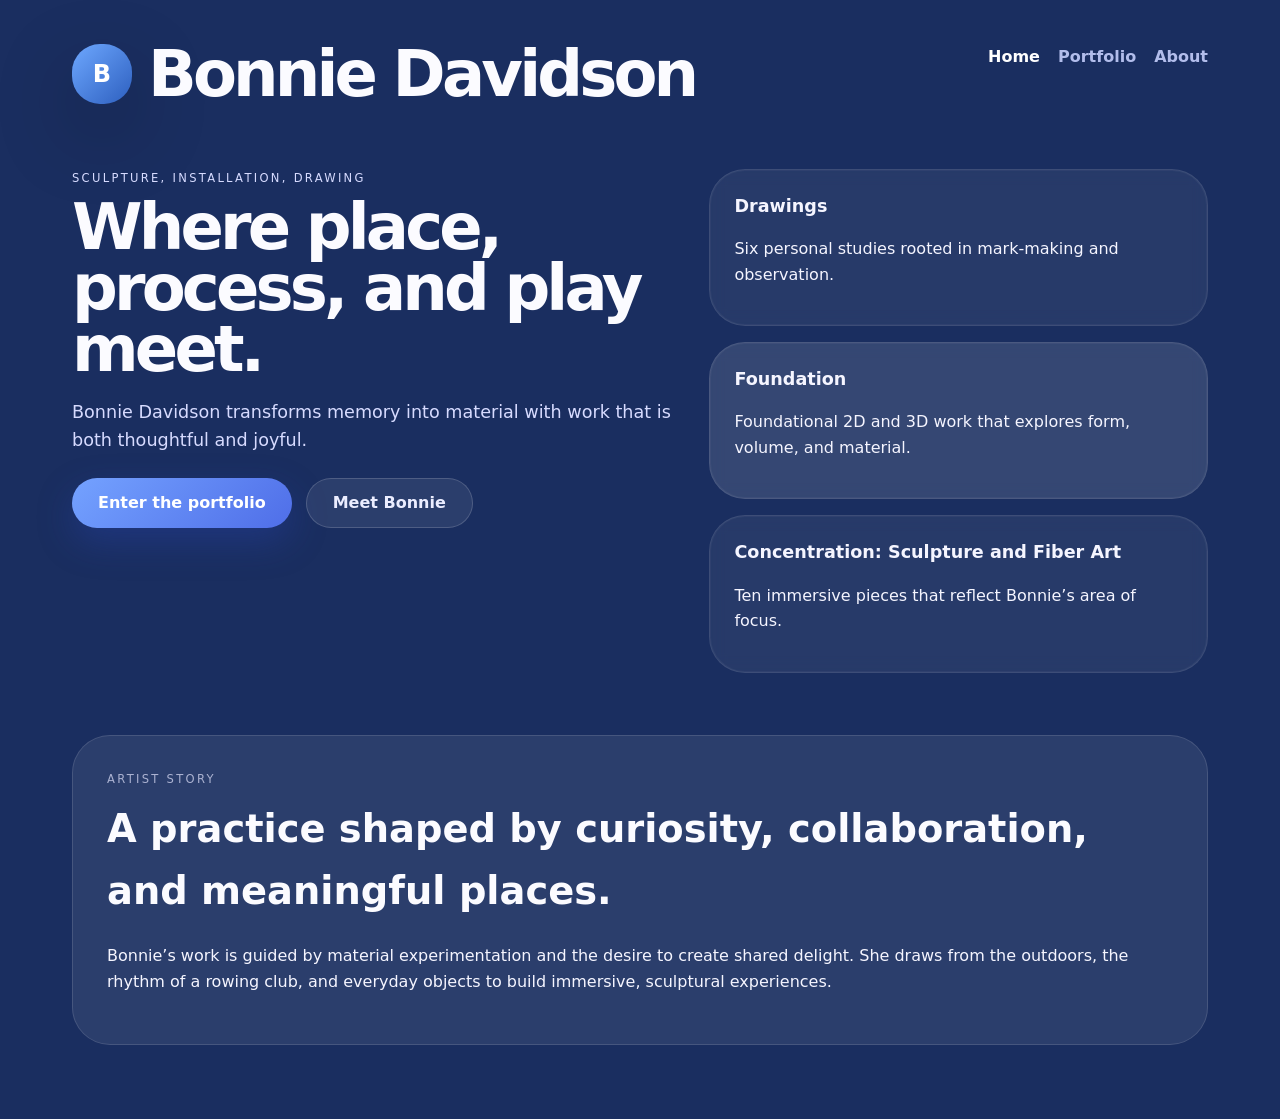
==== index.html @ 849eedcd "lets seee" ====
<!DOCTYPE html>
<html lang="en">
<head>
  <meta charset="UTF-8" />
  <meta name="viewport" content="width=device-width, initial-scale=1.0" />
  <title>Bonnie Davidson | Artist Portfolio</title>
  <link rel="stylesheet" href="styles.css" />
</head>
<body>
  <div class="page-shell">
    <header class="site-header">
      <div class="brand">
        <div class="brand-mark">B</div>
        <div>
          <h1>Bonnie Davidson</h1>
        </div>
      </div>
      <nav class="site-nav" aria-label="Primary navigation">
        <a class="nav-link active" href="index.html">Home</a>
        <a class="nav-link" href="portfolio.html">Portfolio</a>
        <a class="nav-link" href="about.html">About</a>
      </nav>
    </header>

    <main>
      <section class="hero">
        <div class="hero-copy">
          <p class="eyebrow">Sculpture, installation, drawing</p>
          <h1>Where place, process, and play meet.</h1>
          <p class="hero-text">Bonnie Davidson transforms memory into material with work that is both thoughtful and joyful. </p>
            
          <div class="hero-actions">
            <a class="button button-primary" href="portfolio.html">Enter the portfolio</a>
            <a class="button button-secondary" href="about.html">Meet Bonnie</a>
          </div>
        </div>
        <div class="hero-aside">
          <div class="hero-card">
            <p class="banner-title">Drawings</p>
            <p>Six personal studies rooted in mark-making and observation.</p>
          </div>
          <p></p>
          <div class="hero-card hero-card-strong">
            <p class="banner-title">Foundation</p>
            <p>Foundational 2D and 3D work that explores form, volume, and material.</p>
          </div>
          <p></p>
          <div class="hero-card">
            <p class="banner-title">Concentration: Sculpture and Fiber Art</p>
            <p>Ten immersive pieces that reflect Bonnie’s area of focus.</p>
          </div>
        </div>
      </section>

      <section class="section-light spotlight">
        <div class="section-head">
          <p class="eyebrow">Artist story</p>
          <h2>A practice shaped by curiosity, collaboration, and meaningful places.</h2>
        </div>
        <p>Bonnie’s work is guided by material experimentation and the desire to create shared delight. She draws from the outdoors, the rhythm of a rowing club, and everyday objects to build immersive, sculptural experiences.</p>
      </section>
    </main>

    <footer class="site-footer">
    </footer>
  </div>
</body>
</html>
---- styles.css ----
:root {
  color-scheme: dark;
  font-family: 'Poppins', system-ui, -apple-system, BlinkMacSystemFont, 'Segoe UI', sans-serif;
  font-size: 16px;
  line-height: 1.6;
  background: #1a2e60;
  color: #f5f5ff;
  --bg: #1a2e60;
  --surface: rgba(255, 255, 255, 0.08);
  --surface-strong: rgba(255, 255, 255, 0.14);
  --accent: #6ea8ff;
  --accent-strong: #d9e7ff;
  --muted: #abb2d1;
  --border: rgba(255, 255, 255, 0.12);
  --shadow: 0 28px 80px rgba(0, 0, 0, 0.25);
}

* {
  box-sizing: border-box;
}

html, body {
  margin: 0;
  min-height: 100%;
  background: #1a2e60;
}

body {
  color: #f5f5ff;
}

a {
  color: inherit;
  text-decoration: none;
}

a:hover {
  color: var(--accent-strong);
}

img {
  max-width: 100%;
  display: block;
}

.page-shell {
  max-width: 1180px;
  margin: 0 auto;
  padding: 24px 22px 48px;
}

.site-header {
  display: flex;
  flex-wrap: nowrap;
  align-items: flex-start;
  justify-content: space-between;
  gap: 18px;
  padding: 20px 0 24px;
}

.brand {
  display: flex;
  align-items: center;
  gap: 16px;
}

.brand-mark {
  width: 60px;
  height: 60px;
  min-width: 60px;
  min-height: 60px;
  flex-shrink: 0;
  border-radius: 28px;
  display: grid;
  place-items: center;
  background: linear-gradient(135deg, #6ea8ff 0%, #2d5fbf 100%);
  color: white;
  font-size: 1.5rem;
  font-weight: 800;
  box-shadow: var(--shadow);
}

.eyebrow {
  text-transform: uppercase;
  letter-spacing: 0.2em;
  font-size: 0.72rem;
  color: var(--muted);
  margin: 0 0 10px;
}

h1, h2, h3 {
  margin: 0;
  color: #fbfbff;
}

h1 {
  font-size: clamp(2.8rem, 5vw, 4.6rem);
  letter-spacing: -0.06em;
  line-height: 0.95;
  font-weight: 900;
}

h2 {
  font-size: clamp(1.8rem, 3vw, 3rem);
  font-weight: 800;
}

h3 {
  font-size: clamp(1.1rem, 1.15vw, 1.35rem);
}

.site-nav {
  display: flex;
  flex-wrap: nowrap;
  gap: 18px;
  align-items: flex-start;
  white-space: nowrap;
}

.nav-link {
  color: #c7d1ff;
  font-weight: 700;
  opacity: 0.88;
}

.nav-link.active,
.nav-link:hover {
  opacity: 1;
  color: #ffffff;
}

.hero {
  display: grid;
  grid-template-columns: 1.1fr 0.9fr;
  gap: 28px;
  align-items: start;
  padding: 40px 0 36px;
}

.hero-copy p,
.text-block p,
.detail-copy p,
.detail-metadata p,
.info-block p,
.resume-section p,
.bio-panel p {
  color: #d7dbff;
}

.text-block img {
  float: left;
  margin-right: 1rem;
  margin-bottom: 0.5rem;
}

.text-block::after {
  content: "";
  display: table;
  clear: both;
}

.hero-text {
  max-width: 40rem;
  margin: 18px 0 24px;
  font-size: 1.1rem;
}

.hero-actions {
  display: flex;
  flex-wrap: wrap;
  gap: 14px;
}

.button {
  display: inline-flex;
  align-items: center;
  justify-content: center;
  min-height: 50px;
  padding: 0 26px;
  border-radius: 999px;
  font-weight: 700;
  transition: transform 0.2s ease, box-shadow 0.2s ease, background 0.2s ease;
}

.button:hover {
  transform: translateY(-2px);
}

.button-primary {
  background: linear-gradient(135deg, #74a2ff 0%, #4f6ee8 100%);
  color: white;
  box-shadow: 0 14px 35px rgba(40, 70, 180, 0.35);
}

.button-secondary {
  background: rgba(255, 255, 255, 0.08);
  border: 1px solid rgba(255, 255, 255, 0.16);
  color: #ebedff;
}

.hero-waves {
  display: grid;
  gap: 20px;
}

.hero-card {
  border-radius: 36px;
  padding: 22px 24px;
  background: rgba(255, 255, 255, 0.06);
  border: 1px solid rgba(255, 255, 255, 0.1);
  box-shadow: inset 0 0 0 1px rgba(255,255,255,0.04);
  backdrop-filter: blur(8px);
}

.hero-card-strong {
  background: rgba(255, 255, 255, 0.12);
}

.banner-title {
  margin: 0 0 10px;
  font-size: 1.1rem;
  font-weight: 800;
}

.section-light,
.category-section,
.detail-frame,
.bio-panel,
.profile-panel,
.contact-card,
.resume-section {
  background: rgba(255, 255, 255, 0.08);
  border: 1px solid rgba(255, 255, 255, 0.12);
  border-radius: 38px;
}

.section-light {
  padding: 32px;
  margin: 26px 0;
}

.spotlight {
  padding: 34px;
}

.section-head {
  max-width: 66rem;
  margin-bottom: 22px;
}

.category-section {
  margin: 32px 0;
  padding: 0;
}

.section-banner {
  display: grid;
  gap: 10px;
  padding: 28px 30px;
  margin-bottom: 24px;
  border-radius: 44px;
  background: linear-gradient(135deg, rgba(92, 121, 233, 0.95), rgba(41, 52, 120, 0.95));
  box-shadow: 0 20px 50px rgba(1, 11, 45, 0.24);
}

.banner-drawings { }
.banner-foundation { }
.banner-concentration { }

.section-banner h2 {
  color: white;
  font-size: clamp(2rem, 4vw, 2.8rem);
  margin: 0;
}

.section-banner p {
  margin: 0;
  color: #d7dbff;
  font-size: 1.05rem;
}

.gallery-grid {
  display: grid;
  grid-template-columns: repeat(auto-fit, minmax(240px, 1fr));
  gap: 22px;
  padding: 0 12px 28px;
}

.gallery-item {
  display: block;
  border-radius: 30px;
  overflow: hidden;
  background: rgba(255,255,255,0.06);
  box-shadow: 0 20px 40px rgba(0, 0, 0, 0.3);
  transition: transform 0.24s ease, border-color 0.24s ease;
}

.gallery-item:hover {
  transform: translateY(-4px);
  border-color: rgba(110, 168, 255, 0.4);
}

.gallery-item img {
  width: 100%;
  aspect-ratio: 4 / 3;
  object-fit: cover;
}

.gallery-item figcaption {
  padding: 16px 18px 22px;
}

.image-title {
  display: block;
  color: #f9fbff;
  font-size: 1rem;
  line-height: 1.4;
}

.image-title em {
  font-style: italic;
}

.image-title strong {
  font-weight: 800;
}

.bio-panel,
.profile-panel,
.contact-card,
.resume-section {
  padding: 28px;
}

.bio-panel {
  display: grid;
  gap: 22px;
  margin-bottom: 28px;
}

.profile-panel,
.contact-card {
  background: rgba(255, 255, 255, 0.06);
}

.contact-card {
  border: 1px solid rgba(255,255,255,0.14);
}

.resume-section {
  padding: 32px;
}

.resume-section ul {
  padding-left: 1.3rem;
  margin: 12px 0 0;
}

.resume-section li {
  margin-bottom: 10px;
}

.detail-frame {
  display: grid;
  grid-template-columns: 1.2fr 0.9fr;
  gap: 32px;
  padding: 32px;
  margin: 32px 0;
}

.detail-image {
  position: relative;
  border-radius: 32px;
  overflow: hidden;
  background: rgba(255, 255, 255, 0.08);
  align-self: start;
}

.detail-image img {
  width: 100%;
  height: 100%;
  object-fit: contain;
  min-height: 420px;
}

.detail-info {
  display: grid;
  gap: 18px;
  align-self: start;
  position: sticky;
  top: 20px;
}

.detail-copy {
  background: rgba(255, 255, 255, 0.06);
  border: 1px solid rgba(255,255,255,0.14);
  border-radius: 32px;
  padding: 28px;
}

.detail-copy h1 {
  font-size: clamp(2rem, 3vw, 3rem);
}

.detail-meta {
  color: #d7dbff;
  margin: 10px 0 22px;
}

.detail-metadata p {
  margin: 0 0 14px;
  line-height: 1.65;
}

.detail-metadata p strong {
  color: #ffffff;
}

.detail-actions {
  display: flex;
  align-items: center;
  justify-content: space-between;
  gap: 18px;
}

.detail-actions a,
.close-button {
  display: inline-flex;
  align-items: center;
  justify-content: center;
  min-height: 48px;
  padding: 0 22px;
  border-radius: 999px;
  border: 1px solid rgba(255,255,255,0.18);
  background: rgba(255,255,255,0.05);
  color: #f7f8ff;
  font-weight: 700;
}

.detail-actions a:hover,
.close-button:hover {
  background: rgba(255,255,255,0.12);
}

.close-button {
  width: 54px;
  height: 54px;
  justify-content: center;
  font-size: 1.35rem;
}

@media (max-width: 960px) {
  .hero,
  .detail-frame {
    grid-template-columns: 1fr;
  }

  .detail-image img {
    min-height: 320px;
  }

  .detail-info {
    position: static;
    top: auto;
  }
}

@media (max-width: 680px) {
  .page-shell {
    padding: 18px 16px 32px;
  }

  .site-nav {
    width: 100%;
    justify-content: flex-start;
  }

  .gallery-grid {
    grid-template-columns: 1fr;
  }

  .section-banner {
    padding: 22px 18px;
  }

  .detail-actions {
    flex-direction: column;
    align-items: stretch;
  }
}
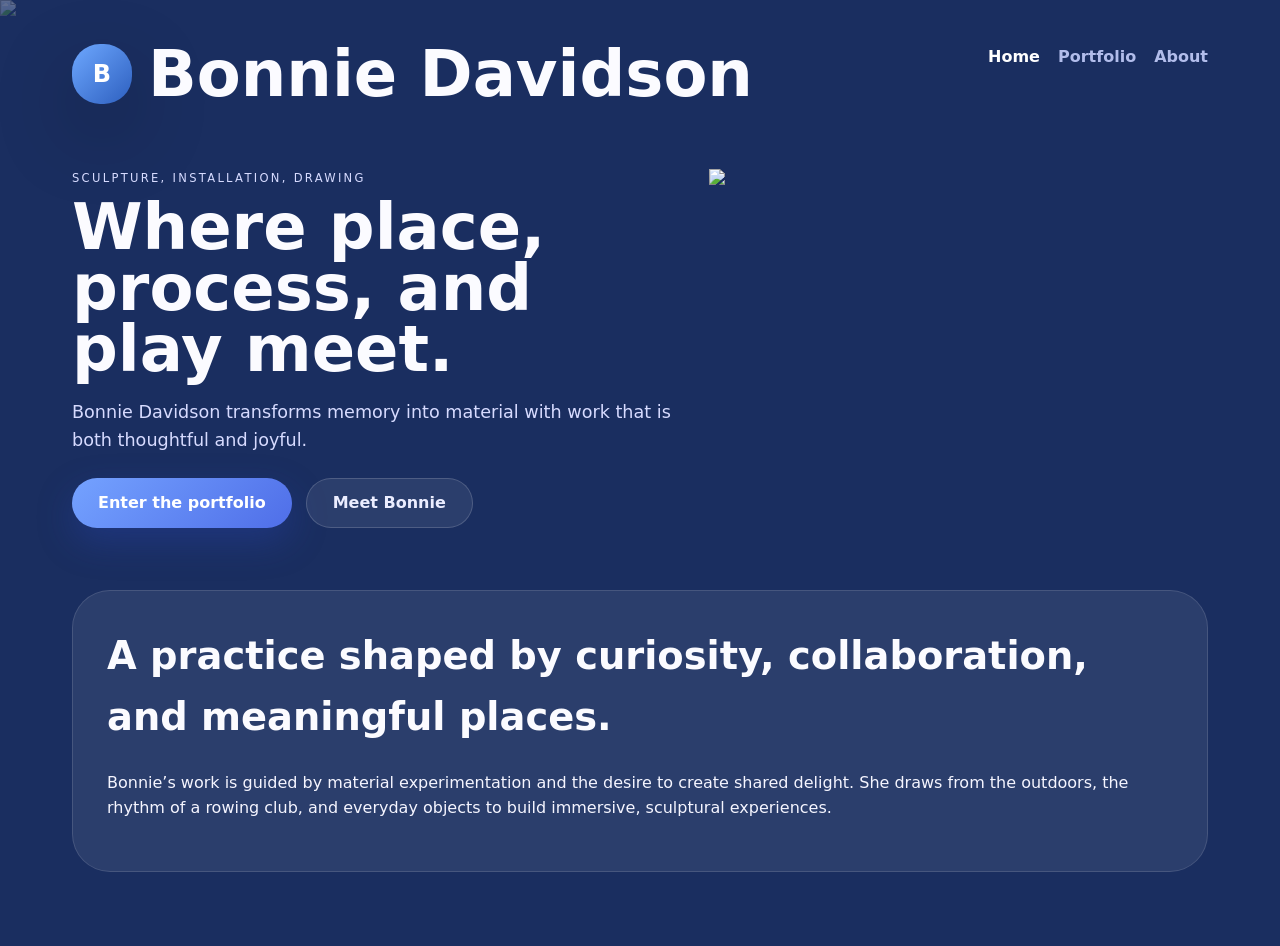
==== commit b97f56a5: "push it" ====
--- a/index.html
+++ b/index.html
@@ -6,8 +6,10 @@
   <title>Bonnie Davidson | Artist Portfolio</title>
   <link rel="stylesheet" href="styles.css" />
 </head>
-<body>
-  <div class="page-shell">
+<body><img src="https://bonnielovett.github.io/Portfolio/concentration/IMG_3544.png" style="opacity:0.3;height:100%">
+<div style="position:absolute;top:0px;left:0px;background:80000000;width:100%;height:100%">
+    
+ <div class="page-shell">
     <header class="site-header">
       <div class="brand">
         <div class="brand-mark">B</div>
@@ -35,34 +37,23 @@
           </div>
         </div>
         <div class="hero-aside">
-          <div class="hero-card">
-            <p class="banner-title">Drawings</p>
-            <p>Six personal studies rooted in mark-making and observation.</p>
-          </div>
-          <p></p>
-          <div class="hero-card hero-card-strong">
-            <p class="banner-title">Foundation</p>
-            <p>Foundational 2D and 3D work that explores form, volume, and material.</p>
-          </div>
-          <p></p>
-          <div class="hero-card">
-            <p class="banner-title">Concentration: Sculpture and Fiber Art</p>
-            <p>Ten immersive pieces that reflect Bonnie’s area of focus.</p>
-          </div>
+         <img src="https://bonnielovett.github.io/Portfolio/Davidson,Bonnie.jpg">
         </div>
       </section>
-
-      <section class="section-light spotlight">
+<section class="section-light spotlight">
         <div class="section-head">
-          <p class="eyebrow">Artist story</p>
+          
           <h2>A practice shaped by curiosity, collaboration, and meaningful places.</h2>
         </div>
         <p>Bonnie’s work is guided by material experimentation and the desire to create shared delight. She draws from the outdoors, the rhythm of a rowing club, and everyday objects to build immersive, sculptural experiences.</p>
       </section>
+      
     </main>
 
     <footer class="site-footer">
     </footer>
-  </div>
+  </div></div>
+
+
 </body>
 </html>
--- a/styles.css
+++ b/styles.css
@@ -95,14 +95,14 @@
 
 h1 {
   font-size: clamp(2.8rem, 5vw, 4.6rem);
-  letter-spacing: -0.06em;
+  
   line-height: 0.95;
-  font-weight: 900;
+  
 }
 
 h2 {
   font-size: clamp(1.8rem, 3vw, 3rem);
-  font-weight: 800;
+  
 }
 
 h3 {
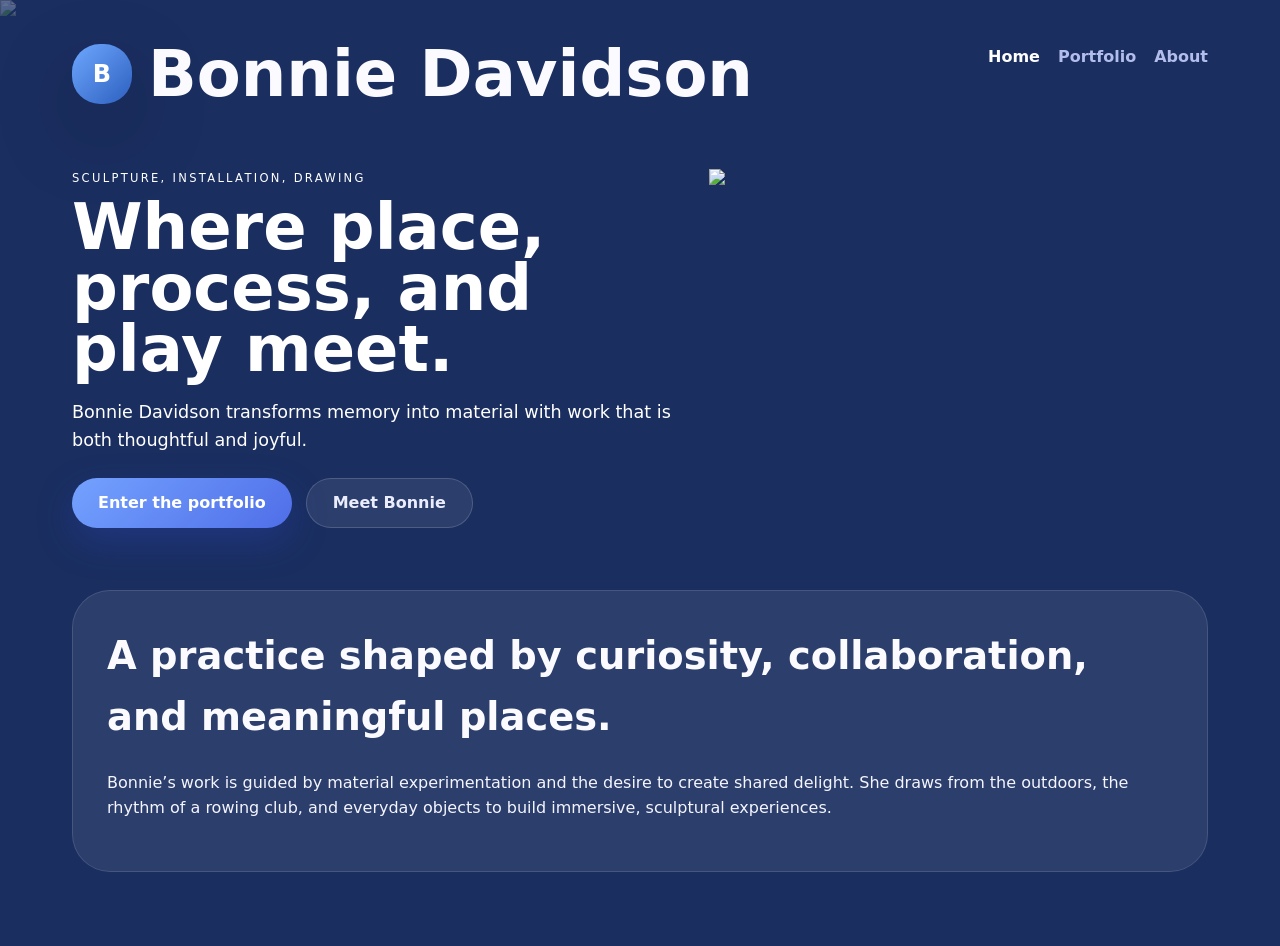
==== commit ebb52f90: "try this!" ====
--- a/index.html
+++ b/index.html
@@ -6,7 +6,7 @@
   <title>Bonnie Davidson | Artist Portfolio</title>
   <link rel="stylesheet" href="styles.css" />
 </head>
-<body><img src="https://bonnielovett.github.io/Portfolio/concentration/IMG_3544.png" style="opacity:0.3;height:100%">
+<body class="page-home"><img src="https://bonnielovett.github.io/Portfolio/concentration/IMG_3544.png" style="opacity:0.3;height:100%">
 <div style="position:absolute;top:0px;left:0px;background:80000000;width:100%;height:100%">
     
  <div class="page-shell">
--- a/styles.css
+++ b/styles.css
@@ -38,6 +38,63 @@
   color: var(--accent-strong);
 }
 
+/* Portfolio and About page overrides */
+body.page-portfolio,
+body.page-about {
+  background: #ffffff;
+  color: #000000;
+}
+
+body.page-portfolio h1,
+body.page-portfolio h2,
+body.page-portfolio h3,
+body.page-about h1,
+body.page-about h2,
+body.page-about h3 {
+  color: #000000;
+}
+
+body.page-portfolio .site-header .nav-link,
+body.page-about .site-header .nav-link {
+  color: #000000;
+}
+
+body.page-portfolio .site-header .nav-link.active,
+body.page-about .site-header .nav-link.active,
+body.page-portfolio .site-header .nav-link:hover,
+body.page-about .site-header .nav-link:hover {
+  color: #000000;
+}
+
+body.page-home .site-header .nav-link.active {
+  color: #ffffff;
+}
+
+body.page-home .hero-copy h1,
+body.page-home .hero-copy .eyebrow,
+body.page-home .hero-copy p {
+  color: #ffffff;
+}
+
+body.page-about .eyebrow,
+body.page-about .text-block p,
+body.page-about .bio-panel p,
+body.page-about .contact-card p,
+body.page-about .resume-section p,
+body.page-about .detail-block h3,
+body.page-about .detail-block p {
+  color: #111111;
+}
+
+body.page-about .section-light,
+body.page-about .bio-panel,
+body.page-about .profile-panel,
+body.page-about .contact-card,
+body.page-about .resume-section {
+  background: #f5f5f5;
+  border-color: rgba(0, 0, 0, 0.08);
+}
+
 img {
   max-width: 100%;
   display: block;
@@ -251,6 +308,10 @@
 .category-section {
   margin: 32px 0;
   padding: 0;
+  border: 1px solid rgba(0, 0, 0, 0.08);
+  border-radius: 38px;
+  background: rgba(250, 251, 255, 0.75);
+  overflow: hidden;
 }
 
 .section-banner {
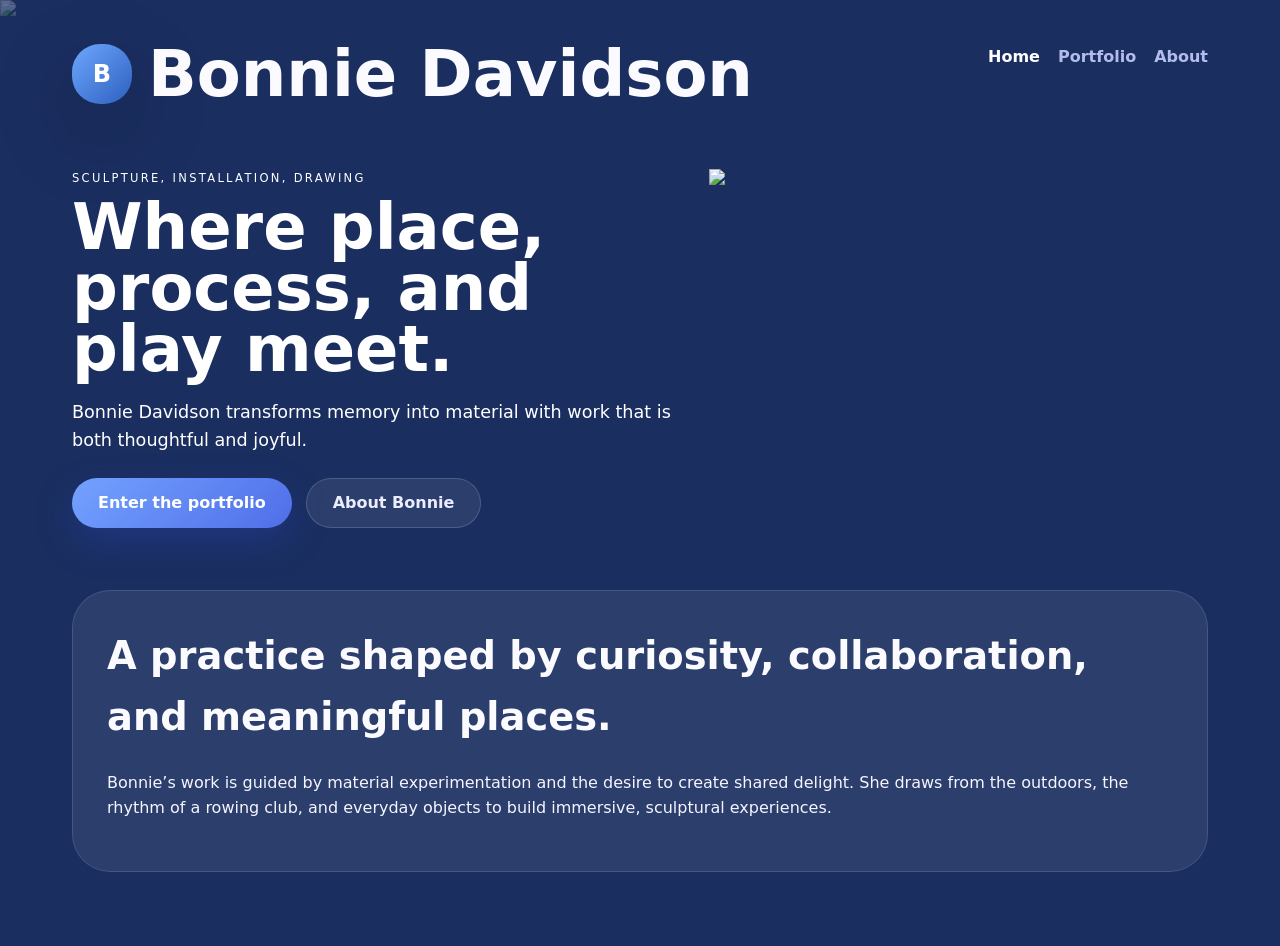
==== commit 939d3d30: "pleaaasseee" ====
--- a/index.html
+++ b/index.html
@@ -33,7 +33,7 @@
             
           <div class="hero-actions">
             <a class="button button-primary" href="portfolio.html">Enter the portfolio</a>
-            <a class="button button-secondary" href="about.html">Meet Bonnie</a>
+            <a class="button button-secondary" href="about.html">About Bonnie</a>
           </div>
         </div>
         <div class="hero-aside">
--- a/styles.css
+++ b/styles.css
@@ -41,7 +41,7 @@
 /* Portfolio and About page overrides */
 body.page-portfolio,
 body.page-about {
-  background: #ffffff;
+  background: transparent;
   color: #000000;
 }
 
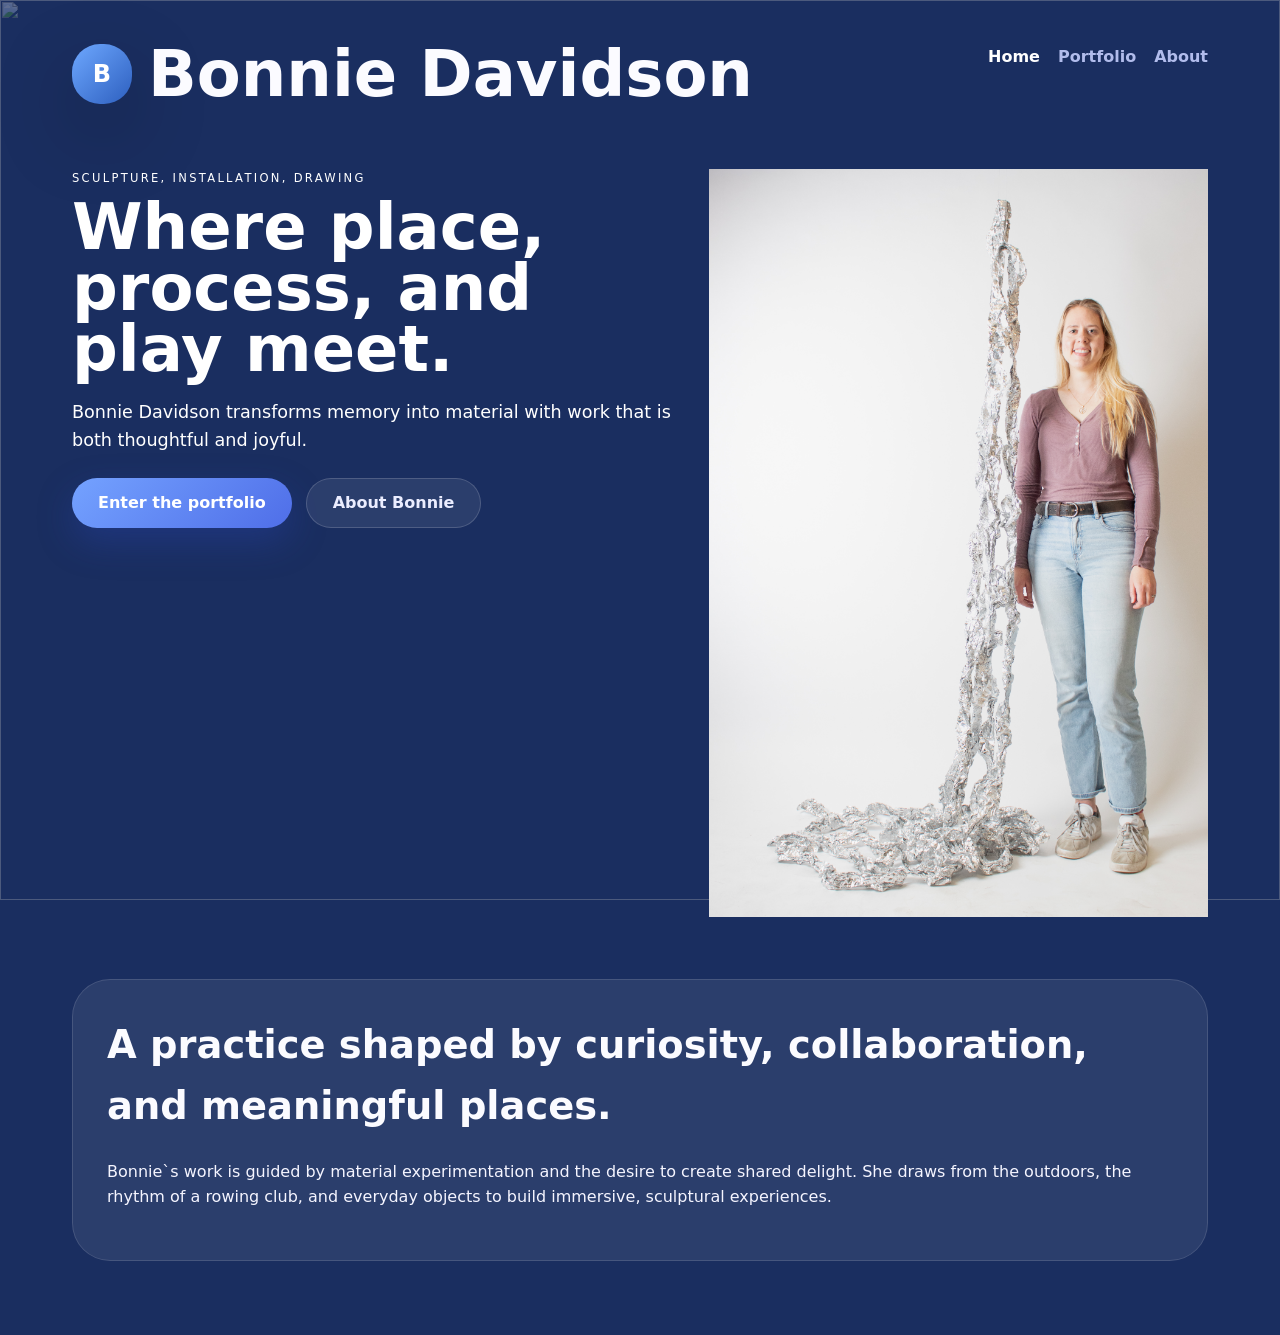
==== commit 6731b36a: "more changes!" ====
--- a/index.html
+++ b/index.html
@@ -6,9 +6,9 @@
   <title>Bonnie Davidson | Artist Portfolio</title>
   <link rel="stylesheet" href="styles.css" />
 </head>
-<body class="page-home"><img src="https://bonnielovett.github.io/Portfolio/concentration/IMG_3544.png" style="opacity:0.3;height:100%">
-<div style="position:absolute;top:0px;left:0px;background:80000000;width:100%;height:100%">
-    
+<body class="page-home">
+  <img src="https://bonnielovett.github.io/Portfolio/concentration/IMG_3544.png" style="position:fixed;top:0;left:0;width:100%;height:100%;opacity:0.3;z-index:-2;object-fit:cover">
+  <div style="position:fixed;top:0;left:0;width:100%;height:100%;background:#80000000;z-index:-1"></div>  
  <div class="page-shell">
     <header class="site-header">
       <div class="brand">
@@ -37,7 +37,7 @@
           </div>
         </div>
         <div class="hero-aside">
-         <img src="https://bonnielovett.github.io/Portfolio/Davidson,Bonnie.jpg">
+         <img src="Me with cascade.jpeg">
         </div>
       </section>
 <section class="section-light spotlight">
@@ -45,7 +45,7 @@
           
           <h2>A practice shaped by curiosity, collaboration, and meaningful places.</h2>
         </div>
-        <p>Bonnie’s work is guided by material experimentation and the desire to create shared delight. She draws from the outdoors, the rhythm of a rowing club, and everyday objects to build immersive, sculptural experiences.</p>
+        <p>Bonnie`s work is guided by material experimentation and the desire to create shared delight. She draws from the outdoors, the rhythm of a rowing club, and everyday objects to build immersive, sculptural experiences.</p>
       </section>
       
     </main>
--- a/styles.css
+++ b/styles.css
@@ -42,7 +42,7 @@
 body.page-portfolio,
 body.page-about {
   background: transparent;
-  color: #000000;
+  color: #ffffff;
 }
 
 body.page-portfolio h1,
@@ -51,23 +51,26 @@
 body.page-about h1,
 body.page-about h2,
 body.page-about h3 {
-  color: #000000;
+  color: #ffffff;
 }
 
 body.page-portfolio .site-header .nav-link,
 body.page-about .site-header .nav-link {
-  color: #000000;
+  color: #ffffff;
 }
 
 body.page-portfolio .site-header .nav-link.active,
 body.page-about .site-header .nav-link.active,
 body.page-portfolio .site-header .nav-link:hover,
 body.page-about .site-header .nav-link:hover {
-  color: #000000;
+  color: #ffffff;
 }
 
 body.page-home .site-header .nav-link.active {
   color: #ffffff;
+}
+body.page-home {
+  background: transparent;
 }
 
 body.page-home .hero-copy h1,
@@ -83,7 +86,7 @@
 body.page-about .resume-section p,
 body.page-about .detail-block h3,
 body.page-about .detail-block p {
-  color: #111111;
+  color: #ffffff;
 }
 
 body.page-about .section-light,
@@ -91,8 +94,8 @@
 body.page-about .profile-panel,
 body.page-about .contact-card,
 body.page-about .resume-section {
-  background: #f5f5f5;
-  border-color: rgba(0, 0, 0, 0.08);
+  background: transparent;
+  border-color: rgba(255, 255, 255, 0.2);
 }
 
 img {
@@ -104,6 +107,8 @@
   max-width: 1180px;
   margin: 0 auto;
   padding: 24px 22px 48px;
+  position: relative;
+  z-index: 1;
 }
 
 .site-header {
@@ -308,9 +313,9 @@
 .category-section {
   margin: 32px 0;
   padding: 0;
-  border: 1px solid rgba(0, 0, 0, 0.08);
+  border: 1px solid rgba(255, 255, 255, 0.2);
   border-radius: 38px;
-  background: rgba(250, 251, 255, 0.75);
+  background: rgba(26, 46, 96, 0.4);
   overflow: hidden;
 }
 
@@ -324,10 +329,6 @@
   box-shadow: 0 20px 50px rgba(1, 11, 45, 0.24);
 }
 
-.banner-drawings { }
-.banner-foundation { }
-.banner-concentration { }
-
 .section-banner h2 {
   color: white;
   font-size: clamp(2rem, 4vw, 2.8rem);
@@ -351,8 +352,8 @@
   display: block;
   border-radius: 30px;
   overflow: hidden;
-  background: rgba(255,255,255,0.06);
-  box-shadow: 0 20px 40px rgba(0, 0, 0, 0.3);
+  background: rgba(255, 255, 255, 0.1);
+  box-shadow: 0 20px 40px rgba(0, 0, 0, 0.5);
   transition: transform 0.24s ease, border-color 0.24s ease;
 }
 
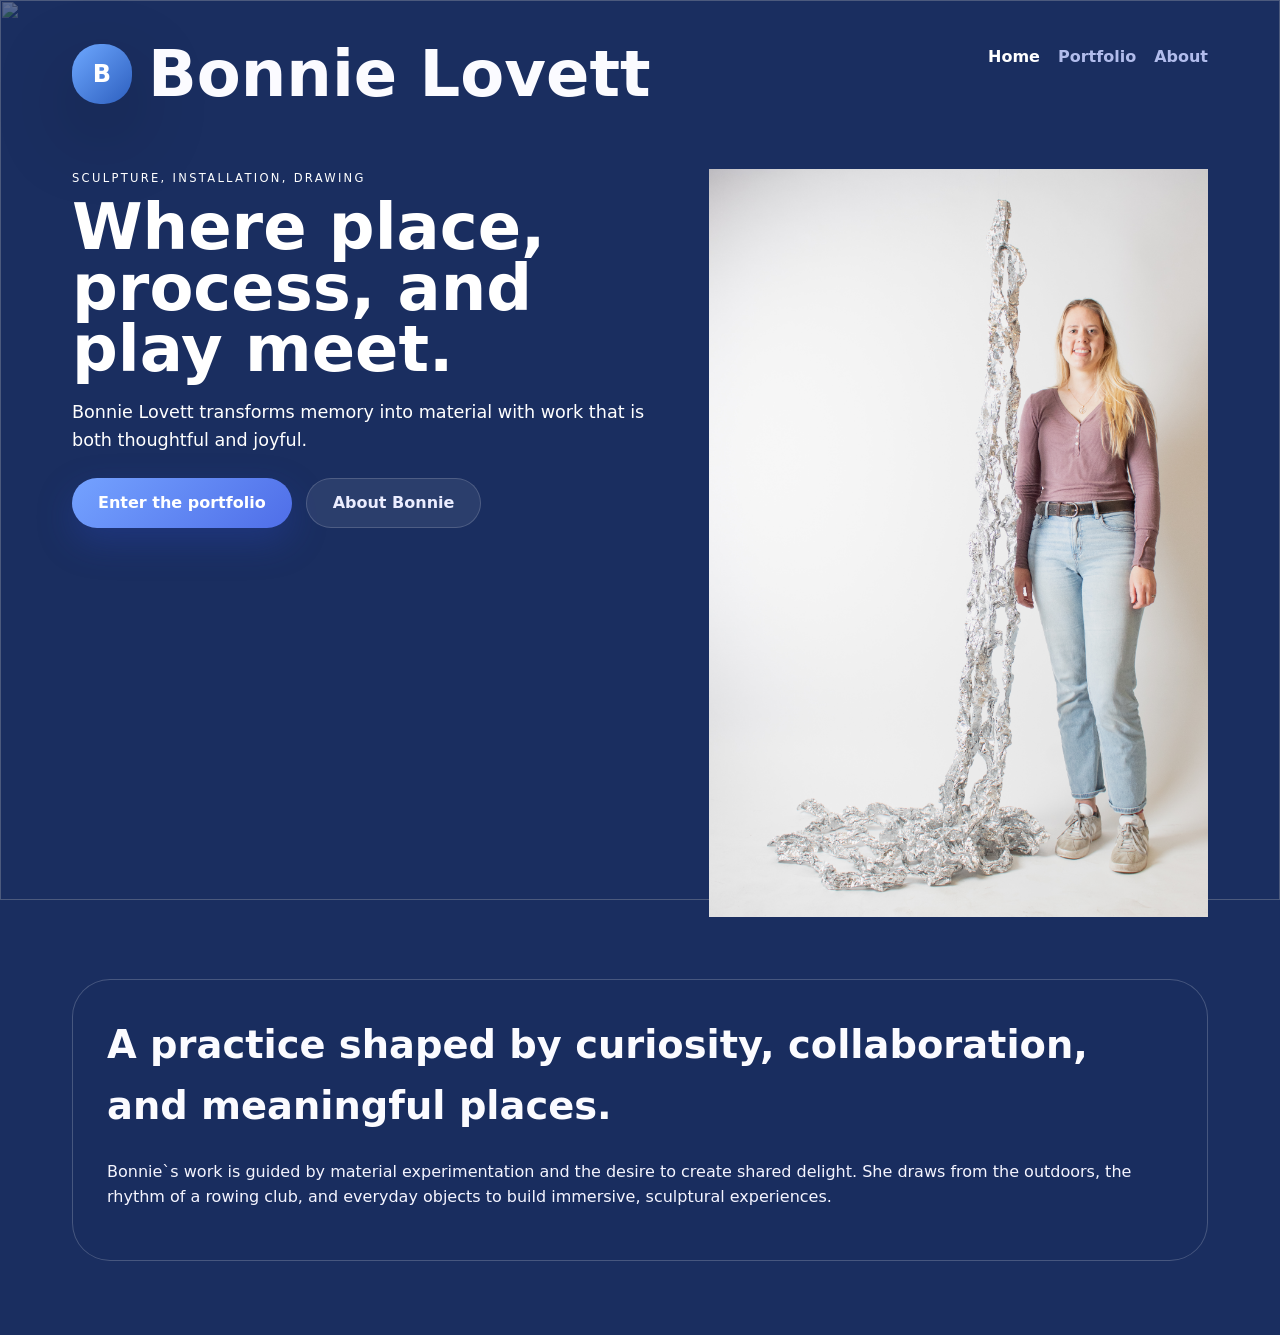
==== commit 8e0dc9f4: "name change" ====
--- a/index.html
+++ b/index.html
@@ -3,7 +3,7 @@
 <head>
   <meta charset="UTF-8" />
   <meta name="viewport" content="width=device-width, initial-scale=1.0" />
-  <title>Bonnie Davidson | Artist Portfolio</title>
+  <title>Bonnie Lovett | Artist Portfolio</title>
   <link rel="stylesheet" href="styles.css" />
 </head>
 <body class="page-home">
@@ -14,7 +14,7 @@
       <div class="brand">
         <div class="brand-mark">B</div>
         <div>
-          <h1>Bonnie Davidson</h1>
+          <h1>Bonnie Lovett</h1>
         </div>
       </div>
       <nav class="site-nav" aria-label="Primary navigation">
@@ -29,7 +29,7 @@
         <div class="hero-copy">
           <p class="eyebrow">Sculpture, installation, drawing</p>
           <h1>Where place, process, and play meet.</h1>
-          <p class="hero-text">Bonnie Davidson transforms memory into material with work that is both thoughtful and joyful. </p>
+          <p class="hero-text">Bonnie Lovett transforms memory into material with work that is both thoughtful and joyful. </p>
             
           <div class="hero-actions">
             <a class="button button-primary" href="portfolio.html">Enter the portfolio</a>
--- a/styles.css
+++ b/styles.css
@@ -89,7 +89,7 @@
   color: #ffffff;
 }
 
-body.page-about .section-light,
+
 body.page-about .bio-panel,
 body.page-about .profile-panel,
 body.page-about .contact-card,
@@ -299,6 +299,8 @@
 .section-light {
   padding: 32px;
   margin: 26px 0;
+  background:rgba(26, 46, 96, 0.6);
+  border-color: rgba(255, 255, 255, 0.2)
 }
 
 .spotlight {
@@ -343,7 +345,7 @@
 
 .gallery-grid {
   display: grid;
-  grid-template-columns: repeat(auto-fit, minmax(240px, 1fr));
+  grid-template-columns: repeat(auto-fit, minmax(290px, 1fr));
   gap: 22px;
   padding: 0 12px 28px;
 }
@@ -355,6 +357,7 @@
   background: rgba(255, 255, 255, 0.1);
   box-shadow: 0 20px 40px rgba(0, 0, 0, 0.5);
   transition: transform 0.24s ease, border-color 0.24s ease;
+  min-width: 290px;
 }
 
 .gallery-item:hover {
@@ -370,11 +373,12 @@
 
 .gallery-item figcaption {
   padding: 16px 18px 22px;
+  background: white;
 }
 
 .image-title {
   display: block;
-  color: #f9fbff;
+  color: black;
   font-size: 1rem;
   line-height: 1.4;
 }
@@ -430,12 +434,19 @@
   margin: 32px 0;
 }
 
+.detail-image-container {
+  display: flex;
+  align-items: center;
+  gap: 16px;
+  align-self: start;
+}
+
 .detail-image {
-  position: relative;
+  flex: 1;
   border-radius: 32px;
   overflow: hidden;
   background: rgba(255, 255, 255, 0.08);
-  align-self: start;
+  min-width: 0;
 }
 
 .detail-image img {
@@ -443,6 +454,40 @@
   height: 100%;
   object-fit: contain;
   min-height: 420px;
+}
+
+.carousel-control {
+  width: 48px;
+  height: 48px;
+  min-width: 48px;
+  min-height: 48px;
+  flex-shrink: 0;
+  border-radius: 50%;
+  border: 1px solid rgba(255, 255, 255, 0.28);
+  background: rgba(8, 28, 70, 0.75);
+  color: #ffffff;
+  font-size: 1.6rem;
+  display: flex;
+  align-items: center;
+  justify-content: center;
+  cursor: pointer;
+}
+
+.carousel-control:hover {
+  background: rgba(8, 28, 70, 0.95);
+}
+
+.carousel-prev {
+  order: -1;
+}
+
+.carousel-next {
+  order: 1;
+}
+
+.carousel-control:disabled {
+  opacity: 0.35;
+  cursor: not-allowed;
 }
 
 .detail-info {
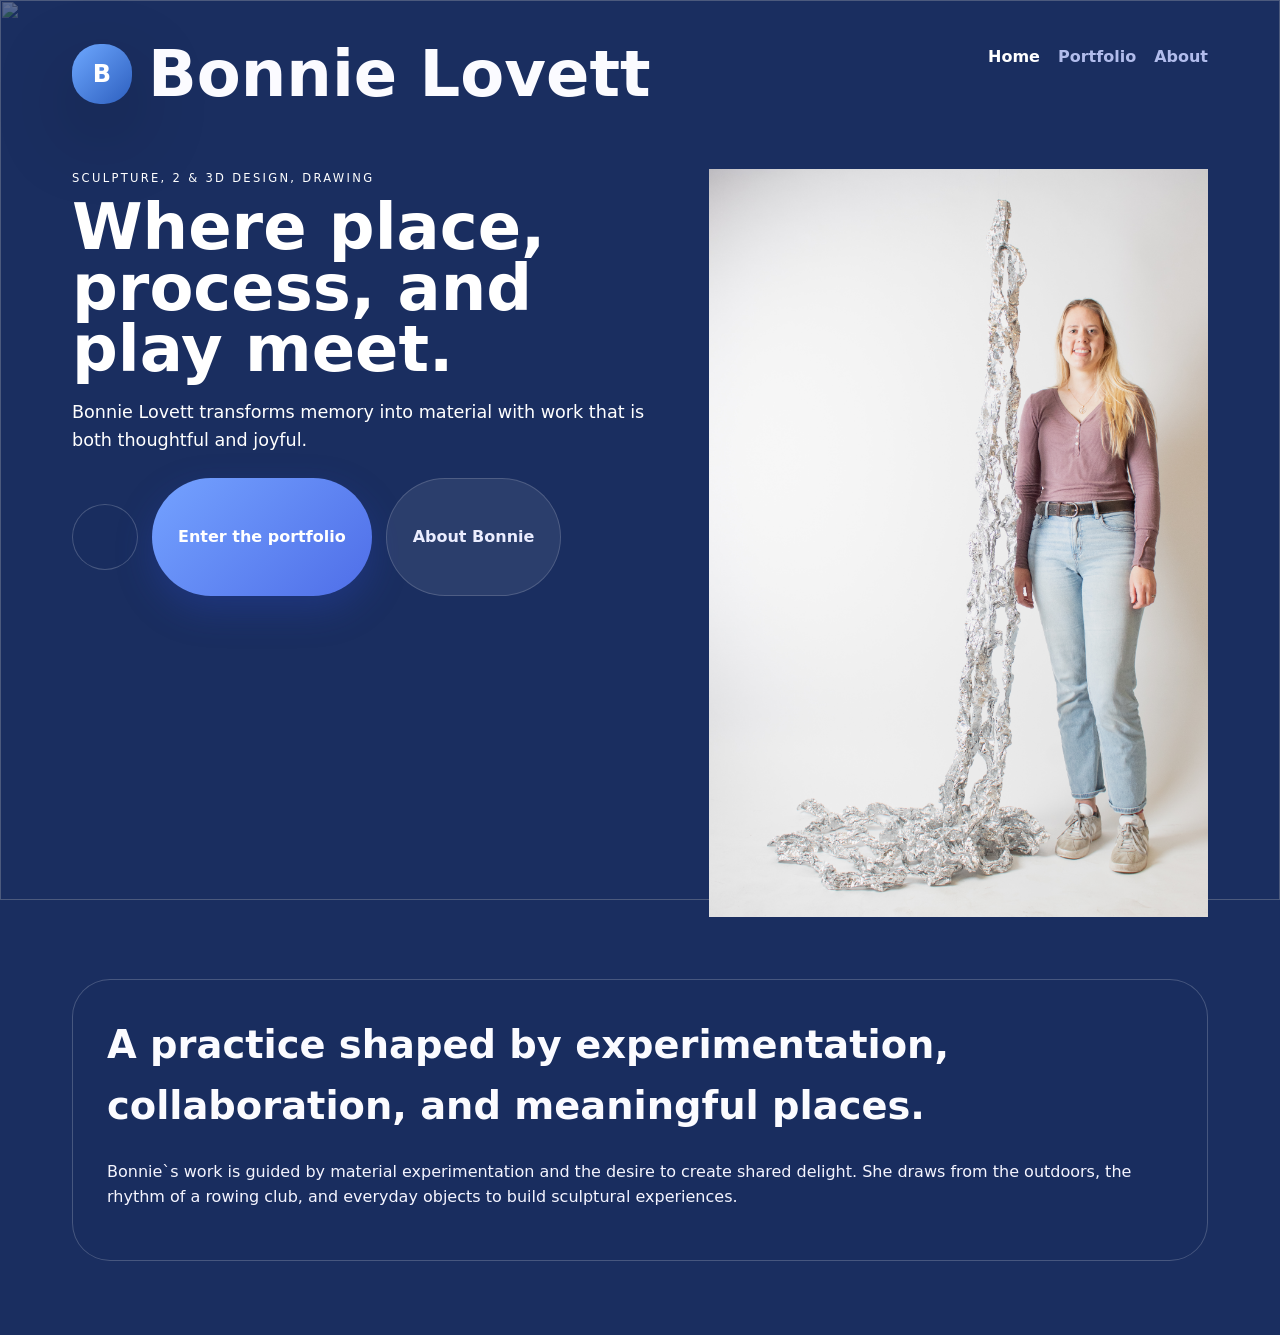
==== commit 87a6edc1: "does this change anything to 'about bonnie'?" ====
--- a/index.html
+++ b/index.html
@@ -27,11 +27,12 @@
     <main>
       <section class="hero">
         <div class="hero-copy">
-          <p class="eyebrow">Sculpture, installation, drawing</p>
+          <p class="eyebrow">Sculpture, 2 & 3D design, drawing</p>
           <h1>Where place, process, and play meet.</h1>
           <p class="hero-text">Bonnie Lovett transforms memory into material with work that is both thoughtful and joyful. </p>
             
           <div class="hero-actions">
+            <section class="section-light"></section>
             <a class="button button-primary" href="portfolio.html">Enter the portfolio</a>
             <a class="button button-secondary" href="about.html">About Bonnie</a>
           </div>
@@ -43,9 +44,9 @@
 <section class="section-light spotlight">
         <div class="section-head">
           
-          <h2>A practice shaped by curiosity, collaboration, and meaningful places.</h2>
+          <h2>A practice shaped by experimentation, collaboration, and meaningful places.</h2>
         </div>
-        <p>Bonnie`s work is guided by material experimentation and the desire to create shared delight. She draws from the outdoors, the rhythm of a rowing club, and everyday objects to build immersive, sculptural experiences.</p>
+        <p>Bonnie`s work is guided by material experimentation and the desire to create shared delight. She draws from the outdoors, the rhythm of a rowing club, and everyday objects to build sculptural experiences.</p>
       </section>
       
     </main>
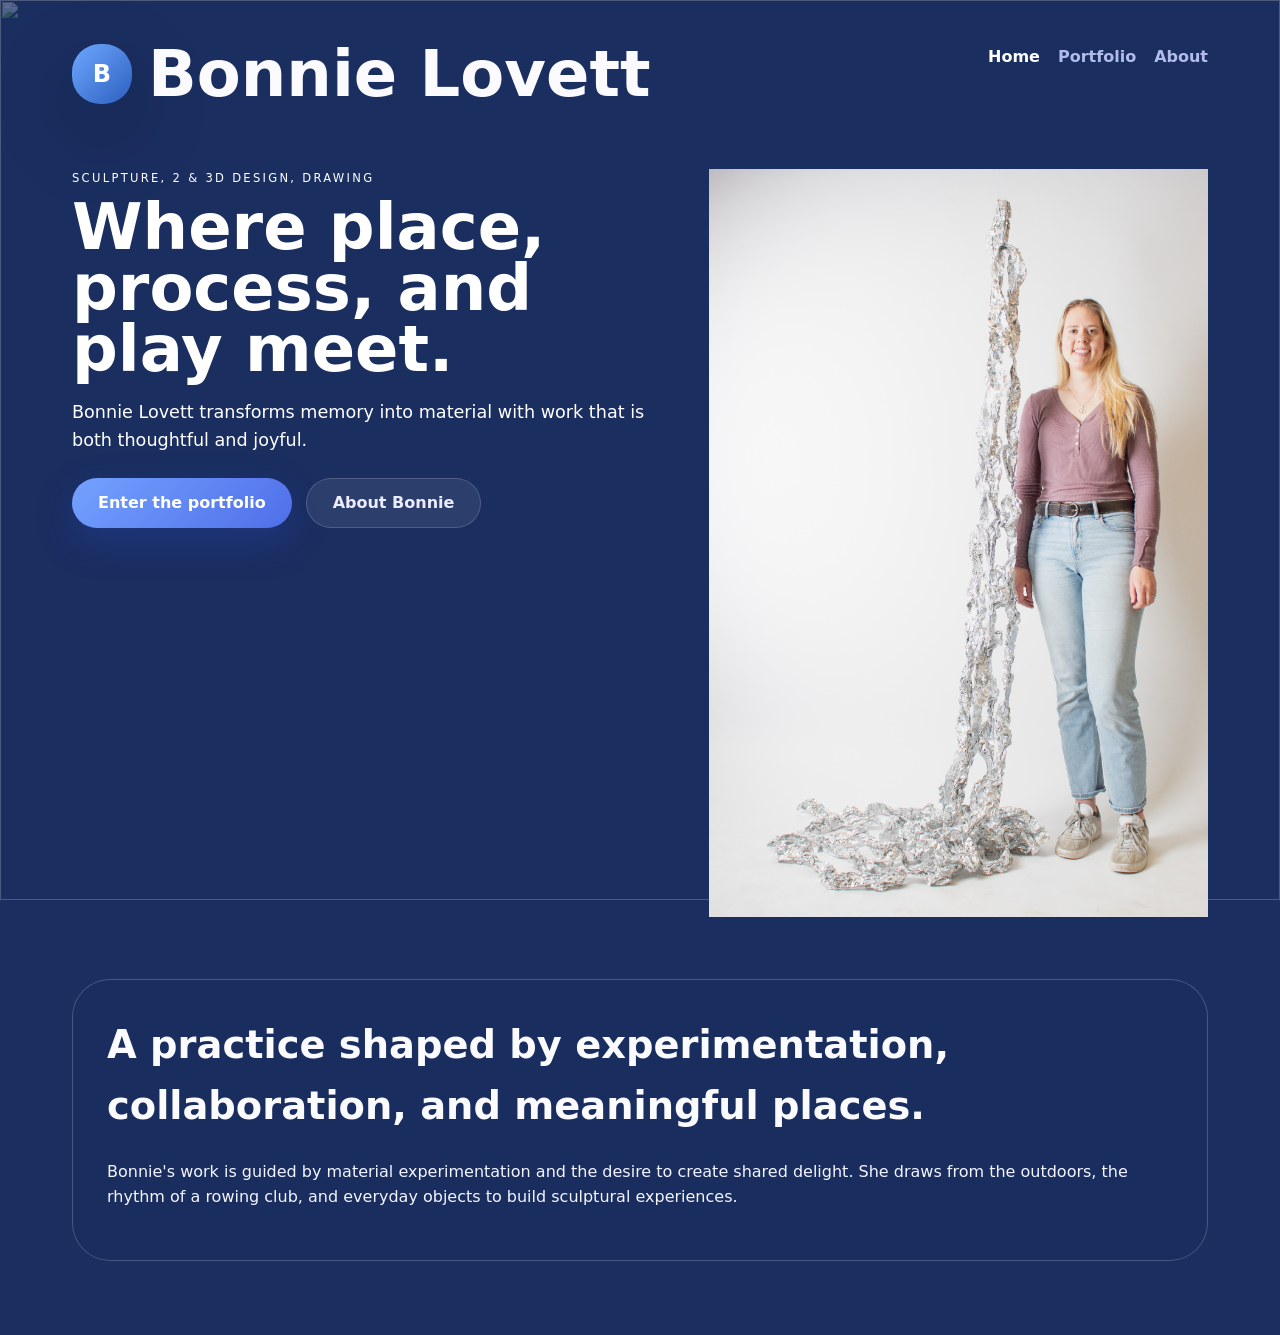
==== commit ec0f10ab: "get out of here" ====
--- a/index.html
+++ b/index.html
@@ -32,7 +32,6 @@
           <p class="hero-text">Bonnie Lovett transforms memory into material with work that is both thoughtful and joyful. </p>
             
           <div class="hero-actions">
-            <section class="section-light"></section>
             <a class="button button-primary" href="portfolio.html">Enter the portfolio</a>
             <a class="button button-secondary" href="about.html">About Bonnie</a>
           </div>
@@ -46,7 +45,7 @@
           
           <h2>A practice shaped by experimentation, collaboration, and meaningful places.</h2>
         </div>
-        <p>Bonnie`s work is guided by material experimentation and the desire to create shared delight. She draws from the outdoors, the rhythm of a rowing club, and everyday objects to build sculptural experiences.</p>
+        <p>Bonnie's work is guided by material experimentation and the desire to create shared delight. She draws from the outdoors, the rhythm of a rowing club, and everyday objects to build sculptural experiences.</p>
       </section>
       
     </main>
